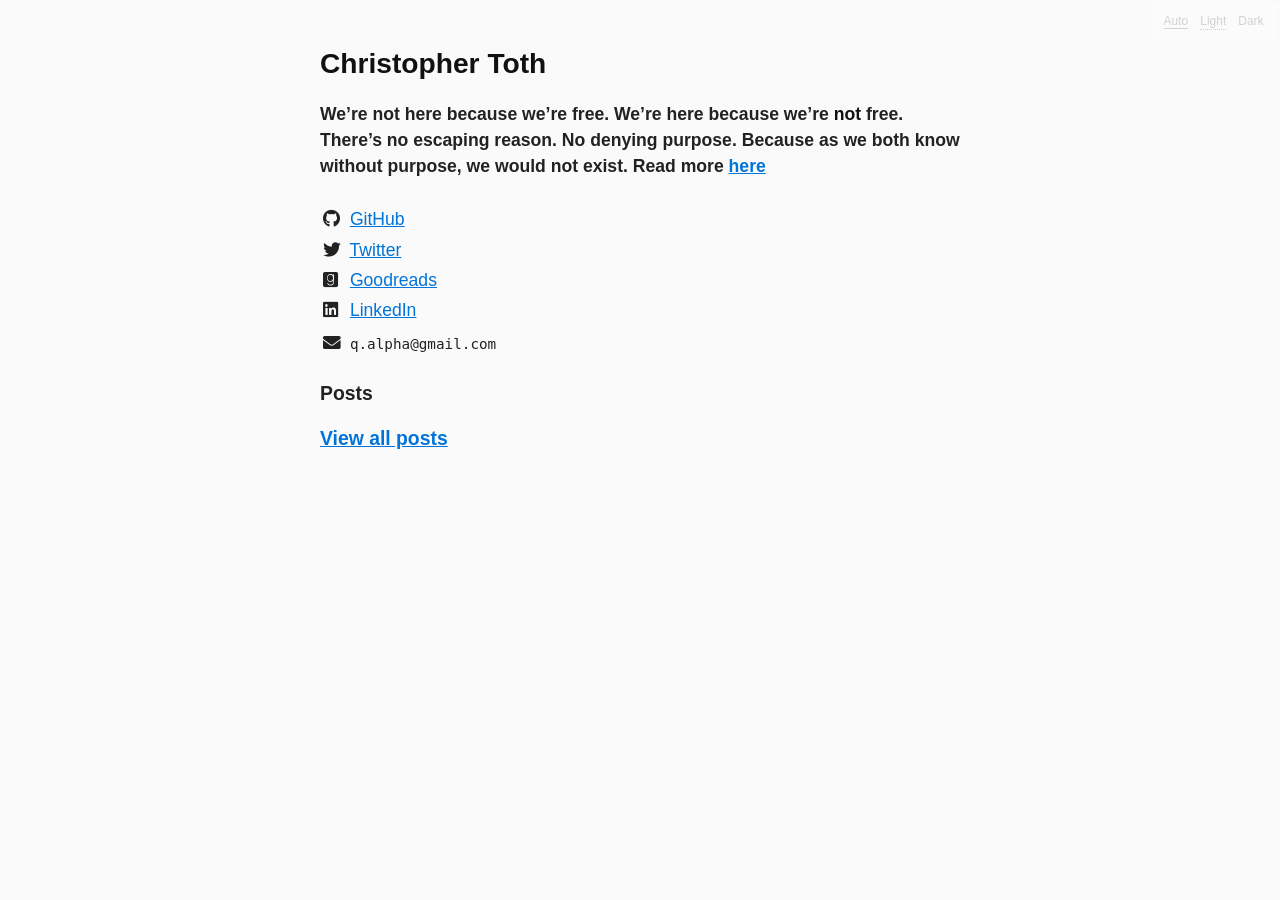
==== index.html @ f2bd257f "Generated commit" ====
<!DOCTYPE html>
<html>
<head>
	<meta name="generator" content="Hugo 0.83.1" />
    <meta charset="utf-8">
    <meta http-equiv="X-UA-Compatible" content="IE=edge">
    <meta name="viewport" content="width=device-width, initial-scale=1">
    
    <link rel="stylesheet" href="/css/style.css">
    <link rel="stylesheet" href="/css/fonts.css">
    
    <title>Christopher Toth</title>
    <link rel="icon" type="image/png" href="/assets/img/favicon.ico" />
    <link rel="stylesheet" href="https://use.fontawesome.com/releases/v5.8.2/css/all.css"
        integrity="sha384-oS3vJWv+0UjzBfQzYUhtDYW+Pj2yciDJxpsK1OYPAYjqT085Qq/1cq5FLXAZQ7Ay" crossorigin="anonymous">
    <script src="/js/dark.js" defer=""></script>

</head>


<body>

	<h1>Christopher Toth</h1>
	<h4>We&rsquo;re not here because we&rsquo;re free. We&rsquo;re here because we&rsquo;re <strong>not</strong> free. There&rsquo;s no escaping reason. No denying purpose. Because as we both know without purpose, we would not exist.<!-- raw HTML omitted --> Read more <a href="https://matrix.fandom.com/wiki/Agent_Smith">here</a></h4>

	<div></div>

	<table>
		
		
<tr>
    <td><i class="fab fa-github" aria-hidden="true"></i></td>
    <td>&nbsp;<a href="https://github.com/ctoth" target="_blank">GitHub</a></td>
</tr>


		
		
<tr>
    <td><i class="fab fa-twitter" aria-hidden="true"></i></td>
    <td>&nbsp;<a href="https://twitter.com/mongoose_q" target="_blank">Twitter</a></td>
</tr>


		
		
<tr>
    <td><i class="fab fa-goodreads" aria-hidden="true"></i></td>
    <td>&nbsp;<a href="https://www.goodreads.com/user/show/2310035-christopher-toth" target="_blank">Goodreads</a></td>
</tr>


		
		
<tr>
    <td><i class="fab fa-linkedin" aria-hidden="true"></i></td>
    <td>&nbsp;<a href="https://www.linkedin.com/in/christopher-toth-53b985184/" target="_blank">LinkedIn</a></td>
</tr>


		
		<tr>
			
		</tr>
		<tr>
			
			<td><i class="fas fa-envelope" aria-hidden="true"></i></td>
			<td>&nbsp;<code>q.alpha@gmail.com</code></td>
			
		</tr>
	</table>

	<h3>Posts</h3>

	<div>

		
		


		<h3><a href="posts/">View all posts</a></h3>
	</div>
	
</body>

</html>
---- css/style.css ----
body {
  font-family: -apple-system, BlinkMacSystemFont, "Segoe UI", Helvetica, Arial, sans-serif;
  line-height: 1.5em;
  font-size: 1.1em;
  color: #222;
  max-width: 40rem;
  padding: 2rem;
  margin: auto;
  background: #fafafa; 
  overscroll-behavior-y: none;
}

img {
  max-width: 100%; }

a {
  color: #0074D9; }

h1, h2, strong {
  color: #111; }

h1 {
  font-size: 1.6em; }

h2 {
  font-size: 1.2em; }

h3 {
  font-size: 1.1em; }

.muted {
  color: #aaa;
  text-decoration: none; }

.small {
  font-size: .8em; }

hr {
  border: 0px;
  border: 1px solid #eee; 
}
---- css/fonts.css ----
---
---

/* Monospace */
@font-face {
    font-family: 'Source Code Pro Light';
    src: url('../assets/fonts/SourceCodePro-Light.otf');
    font-weight: normal;
    font-style: normal;
}

/* Regular */
@font-face {
    font-family: 'Calendas Plus';
    src: url('../assets/fonts/calendas_plus-webfont.eot');
    src: url('../assets/fonts/calendas_plus-webfont.eot?#iefix') format('embedded-opentype'),
         url('../assets/fonts/calendas_plus-webfont.woff2') format('woff2'),
         url('../assets/fonts/calendas_plus-webfont.woff') format('woff'),
         url('../assets/fonts/calendas_plus-webfont.ttf') format('truetype'),
         url('../assets/fonts/calendas_plus-webfont.svg#calendas_plusregular') format('svg');
    font-weight: normal;
    font-style: normal;
}

/* Bold */
@font-face {
    font-family: 'Calendas Plus';
    src: url('../assets/fonts/calendas_plus_bold-webfont.eot');
    src: url('../assets/fonts/calendas_plus_bold-webfont.eot?#iefix') format('embedded-opentype'),
         url('../assets/fonts/calendas_plus_bold-webfont.woff2') format('woff2'),
         url('../assets/fonts/calendas_plus_bold-webfont.woff') format('woff'),
         url('../assets/fonts/calendas_plus_bold-webfont.ttf') format('truetype'),
         url('../assets/fonts/calendas_plus_bold-webfont.svg#calendas_plusbold') format('svg');
    font-weight: bold;
    font-style: normal;
}
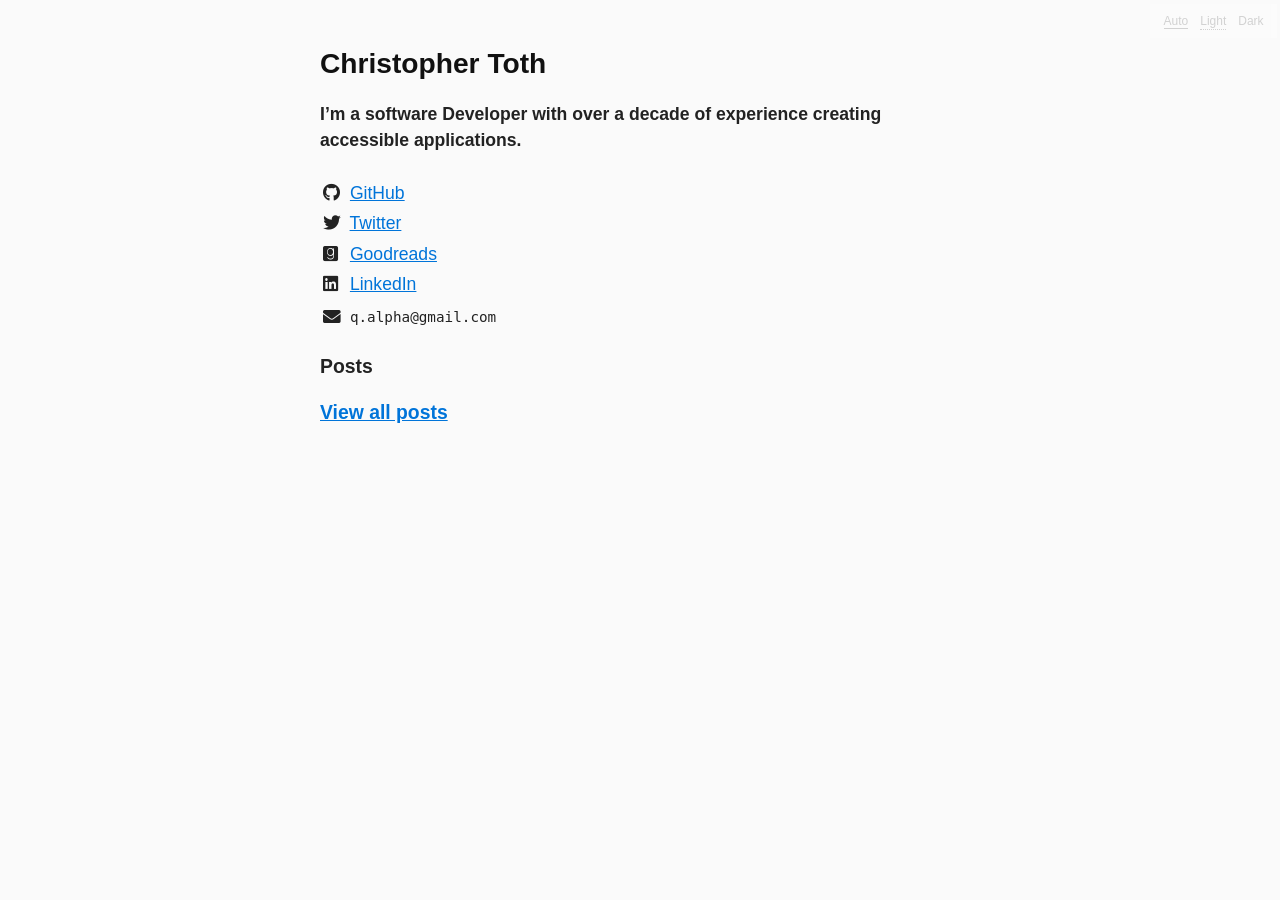
==== commit 583e11e2: "Site update" ====
--- a/index.html
+++ b/index.html
@@ -21,7 +21,7 @@
 <body>
 
 	<h1>Christopher Toth</h1>
-	<h4>We&rsquo;re not here because we&rsquo;re free. We&rsquo;re here because we&rsquo;re <strong>not</strong> free. There&rsquo;s no escaping reason. No denying purpose. Because as we both know without purpose, we would not exist.<!-- raw HTML omitted --> Read more <a href="https://matrix.fandom.com/wiki/Agent_Smith">here</a></h4>
+	<h4>I&rsquo;m a software Developer with over a decade of experience creating accessible applications.</h4>
 
 	<div></div>
 
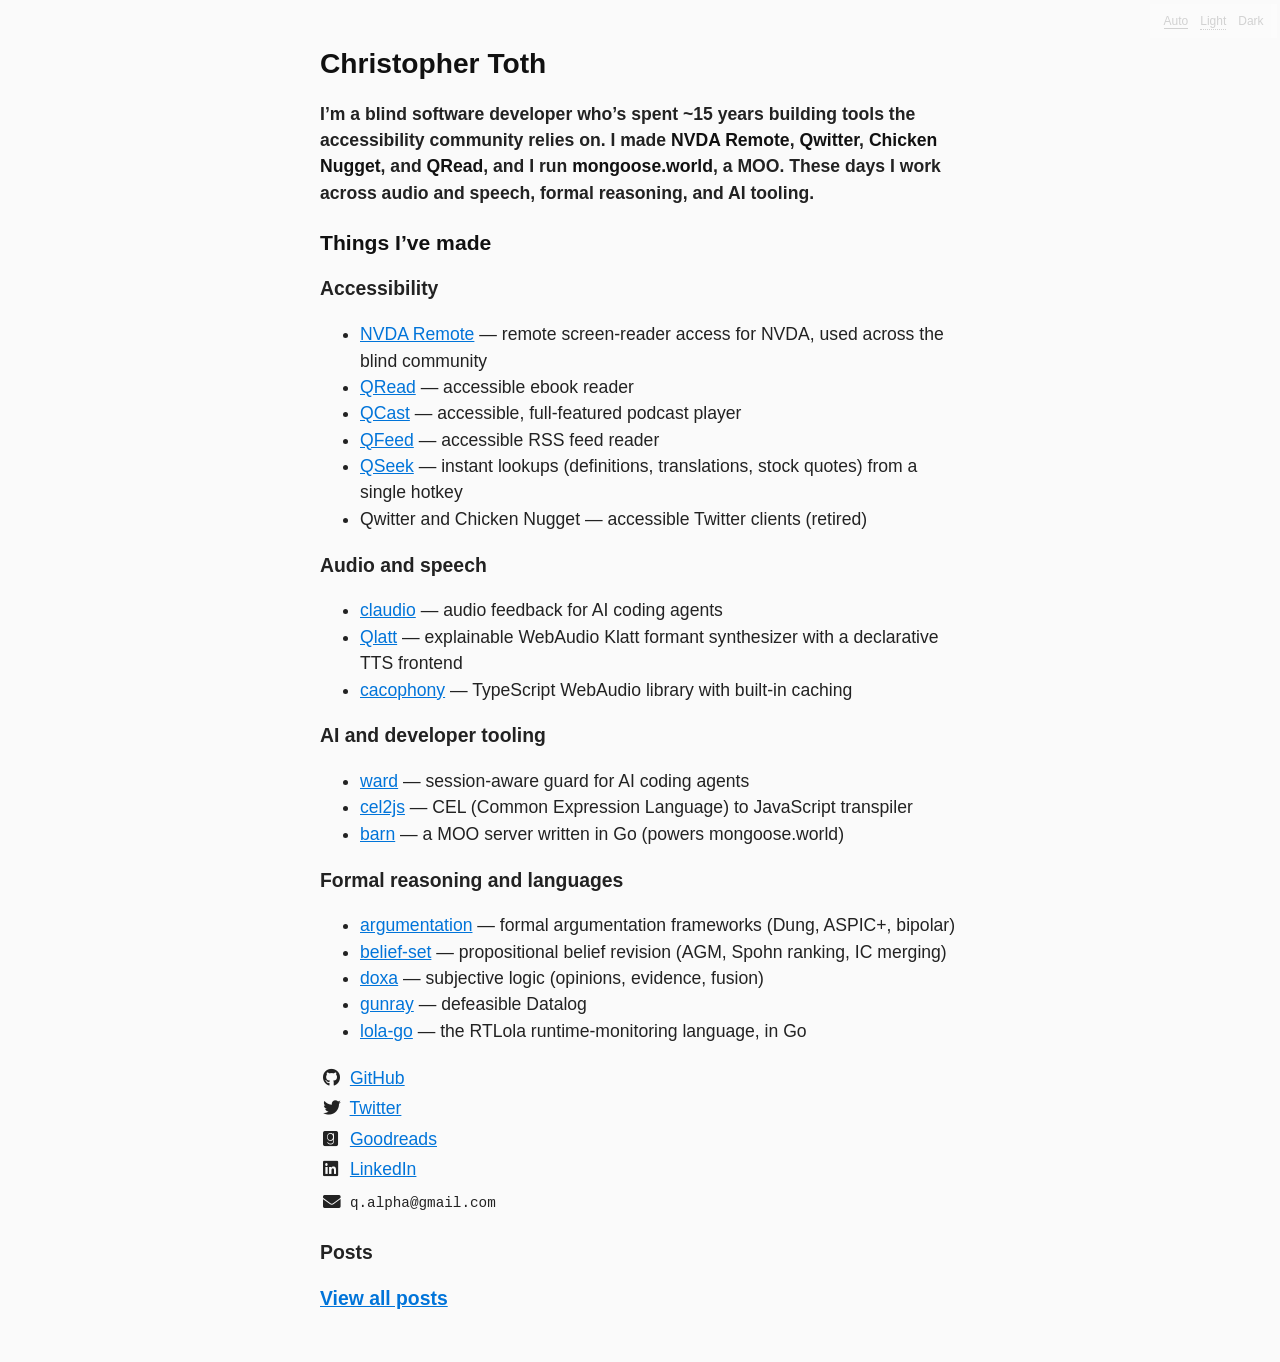
==== commit 510a2c83: "Deploy: identity-led bio + curated projects; custom domain christoth.dev Co-Authored-By: Claude Opus" ====
--- a/index.html
+++ b/index.html
@@ -1,7 +1,7 @@
 <!DOCTYPE html>
 <html>
 <head>
-	<meta name="generator" content="Hugo 0.83.1" />
+	<meta name="generator" content="Hugo 0.156.0">
     <meta charset="utf-8">
     <meta http-equiv="X-UA-Compatible" content="IE=edge">
     <meta name="viewport" content="width=device-width, initial-scale=1">
@@ -21,9 +21,39 @@
 <body>
 
 	<h1>Christopher Toth</h1>
-	<h4>I&rsquo;m a software Developer with over a decade of experience creating accessible applications.</h4>
+	<h4>I&rsquo;m a blind software developer who&rsquo;s spent ~15 years building tools the accessibility community relies on. I made <strong>NVDA Remote</strong>, <strong>Qwitter</strong>, <strong>Chicken Nugget</strong>, and <strong>QRead</strong>, and I run <strong>mongoose.world</strong>, a MOO. These days I work across audio and speech, formal reasoning, and AI tooling.</h4>
 
-	<div></div>
+	<div><h2 id="things-ive-made">Things I&rsquo;ve made</h2>
+<h3 id="accessibility">Accessibility</h3>
+<ul>
+<li><a href="https://nvdaremote.com">NVDA Remote</a> — remote screen-reader access for NVDA, used across the blind community</li>
+<li><a href="https://getaccessibleapps.com/qread">QRead</a> — accessible ebook reader</li>
+<li><a href="https://getaccessibleapps.com/qcast">QCast</a> — accessible, full-featured podcast player</li>
+<li><a href="https://getaccessibleapps.com/qfeed">QFeed</a> — accessible RSS feed reader</li>
+<li><a href="https://getaccessibleapps.com/qseek">QSeek</a> — instant lookups (definitions, translations, stock quotes) from a single hotkey</li>
+<li>Qwitter and Chicken Nugget — accessible Twitter clients (retired)</li>
+</ul>
+<h3 id="audio-and-speech">Audio and speech</h3>
+<ul>
+<li><a href="https://claudio.click">claudio</a> — audio feedback for AI coding agents</li>
+<li><a href="https://github.com/ctoth/Qlatt">Qlatt</a> — explainable WebAudio Klatt formant synthesizer with a declarative TTS frontend</li>
+<li><a href="https://github.com/ctoth/cacophony">cacophony</a> — TypeScript WebAudio library with built-in caching</li>
+</ul>
+<h3 id="ai-and-developer-tooling">AI and developer tooling</h3>
+<ul>
+<li><a href="https://github.com/ctoth/ward">ward</a> — session-aware guard for AI coding agents</li>
+<li><a href="https://github.com/ctoth/cel2js">cel2js</a> — CEL (Common Expression Language) to JavaScript transpiler</li>
+<li><a href="https://github.com/MongooseMoo/barn">barn</a> — a MOO server written in Go (powers mongoose.world)</li>
+</ul>
+<h3 id="formal-reasoning-and-languages">Formal reasoning and languages</h3>
+<ul>
+<li><a href="https://github.com/ctoth/argumentation">argumentation</a> — formal argumentation frameworks (Dung, ASPIC+, bipolar)</li>
+<li><a href="https://github.com/ctoth/belief-set">belief-set</a> — propositional belief revision (AGM, Spohn ranking, IC merging)</li>
+<li><a href="https://github.com/ctoth/doxa">doxa</a> — subjective logic (opinions, evidence, fusion)</li>
+<li><a href="https://github.com/ctoth/gunray">gunray</a> — defeasible Datalog</li>
+<li><a href="https://github.com/ctoth/lola-go">lola-go</a> — the RTLola runtime-monitoring language, in Go</li>
+</ul>
+</div>
 
 	<table>
 		
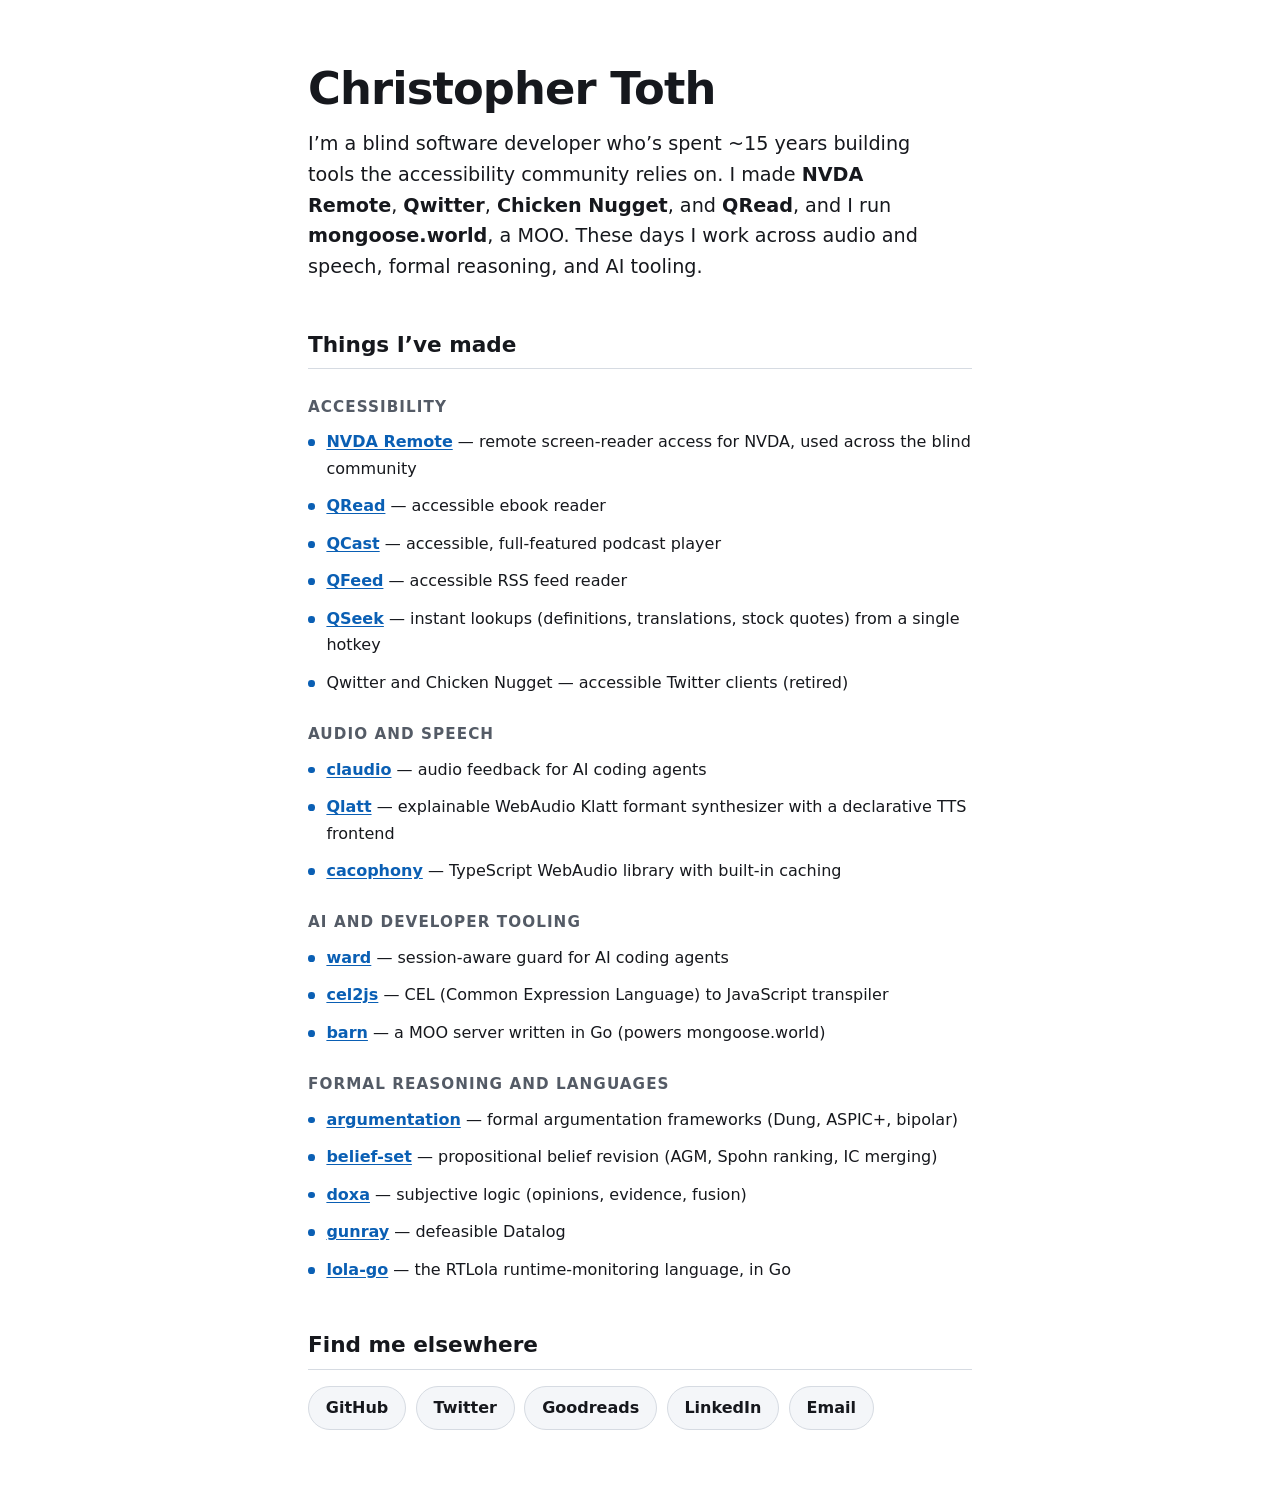
==== commit 120a58a7: "Deploy: accessibility + design overhaul Co-Authored-By: Claude Opus 4.8 (1M context) <noreply@anthro" ====
--- a/index.html
+++ b/index.html
@@ -1,29 +1,35 @@
 <!DOCTYPE html>
-<html>
+<html lang="en">
 <head>
 	<meta name="generator" content="Hugo 0.156.0">
     <meta charset="utf-8">
-    <meta http-equiv="X-UA-Compatible" content="IE=edge">
     <meta name="viewport" content="width=device-width, initial-scale=1">
-    
-    <link rel="stylesheet" href="/css/style.css">
-    <link rel="stylesheet" href="/css/fonts.css">
-    
     <title>Christopher Toth</title>
-    <link rel="icon" type="image/png" href="/assets/img/favicon.ico" />
-    <link rel="stylesheet" href="https://use.fontawesome.com/releases/v5.8.2/css/all.css"
-        integrity="sha384-oS3vJWv+0UjzBfQzYUhtDYW+Pj2yciDJxpsK1OYPAYjqT085Qq/1cq5FLXAZQ7Ay" crossorigin="anonymous">
-    <script src="/js/dark.js" defer=""></script>
-
+    <meta name="description" content="Christopher Toth — blind software developer. Maker of NVDA Remote, Qwitter, Chicken Nugget and QRead; runs the mongoose.world MOO.">
+    <meta name="color-scheme" content="light dark">
+    <meta name="theme-color" content="#0a5fb4" media="(prefers-color-scheme: light)">
+    <meta name="theme-color" content="#0d1117" media="(prefers-color-scheme: dark)">
+    <meta property="og:title" content="Christopher Toth">
+    <meta property="og:type" content="website">
+    <meta property="og:url" content="https://christoth.dev/">
+    <meta property="og:description" content="Blind software developer. Maker of NVDA Remote, Qwitter, Chicken Nugget and QRead.">
+    <link rel="canonical" href="https://christoth.dev/">
+    <link rel="icon" href="/favicon.svg" type="image/svg+xml">
+    <link rel="stylesheet" href="/css/main.css">
 </head>
 
 
 <body>
+    <a class="skip-link" href="#main">Skip to content</a>
 
-	<h1>Christopher Toth</h1>
-	<h4>I&rsquo;m a blind software developer who&rsquo;s spent ~15 years building tools the accessibility community relies on. I made <strong>NVDA Remote</strong>, <strong>Qwitter</strong>, <strong>Chicken Nugget</strong>, and <strong>QRead</strong>, and I run <strong>mongoose.world</strong>, a MOO. These days I work across audio and speech, formal reasoning, and AI tooling.</h4>
+    <main id="main" class="page">
+        <header class="intro">
+            <h1>Christopher Toth</h1>
+            <p class="bio">I&rsquo;m a blind software developer who&rsquo;s spent ~15 years building tools the accessibility community relies on. I made <strong>NVDA Remote</strong>, <strong>Qwitter</strong>, <strong>Chicken Nugget</strong>, and <strong>QRead</strong>, and I run <strong>mongoose.world</strong>, a MOO. These days I work across audio and speech, formal reasoning, and AI tooling.</p>
+        </header>
 
-	<div><h2 id="things-ive-made">Things I&rsquo;ve made</h2>
+        <div class="projects">
+            <h2 id="things-ive-made">Things I&rsquo;ve made</h2>
 <h3 id="accessibility">Accessibility</h3>
 <ul>
 <li><a href="https://nvdaremote.com">NVDA Remote</a> — remote screen-reader access for NVDA, used across the blind community</li>
@@ -53,64 +59,35 @@
 <li><a href="https://github.com/ctoth/gunray">gunray</a> — defeasible Datalog</li>
 <li><a href="https://github.com/ctoth/lola-go">lola-go</a> — the RTLola runtime-monitoring language, in Go</li>
 </ul>
-</div>
 
-	<table>
-		
-		
-<tr>
-    <td><i class="fab fa-github" aria-hidden="true"></i></td>
-    <td>&nbsp;<a href="https://github.com/ctoth" target="_blank">GitHub</a></td>
-</tr>
+        </div>
 
-
-		
-		
-<tr>
-    <td><i class="fab fa-twitter" aria-hidden="true"></i></td>
-    <td>&nbsp;<a href="https://twitter.com/mongoose_q" target="_blank">Twitter</a></td>
-</tr>
-
-
-		
-		
-<tr>
-    <td><i class="fab fa-goodreads" aria-hidden="true"></i></td>
-    <td>&nbsp;<a href="https://www.goodreads.com/user/show/2310035-christopher-toth" target="_blank">Goodreads</a></td>
-</tr>
-
-
-		
-		
-<tr>
-    <td><i class="fab fa-linkedin" aria-hidden="true"></i></td>
-    <td>&nbsp;<a href="https://www.linkedin.com/in/christopher-toth-53b985184/" target="_blank">LinkedIn</a></td>
-</tr>
-
-
-		
-		<tr>
-			
-		</tr>
-		<tr>
-			
-			<td><i class="fas fa-envelope" aria-hidden="true"></i></td>
-			<td>&nbsp;<code>q.alpha@gmail.com</code></td>
-			
-		</tr>
-	</table>
-
-	<h3>Posts</h3>
-
-	<div>
-
-		
-		
-
-
-		<h3><a href="posts/">View all posts</a></h3>
-	</div>
-	
+        <section class="elsewhere" aria-labelledby="elsewhere-heading">
+            <h2 id="elsewhere-heading">Find me elsewhere</h2>
+            <ul class="links">
+                
+                
+                <li><a href="https://github.com/ctoth">GitHub</a></li>
+                
+                
+                
+                <li><a href="https://twitter.com/mongoose_q">Twitter</a></li>
+                
+                
+                
+                <li><a href="https://www.goodreads.com/user/show/2310035-christopher-toth">Goodreads</a></li>
+                
+                
+                
+                <li><a href="https://www.linkedin.com/in/christopher-toth-53b985184/">LinkedIn</a></li>
+                
+                
+                
+                <li><a href="mailto:q.alpha@gmail.com">Email</a></li>
+                
+            </ul>
+        </section>
+    </main>
 </body>
 
 </html>
--- a/css/main.css
+++ b/css/main.css
@@ -0,0 +1,151 @@
+/* christoth.dev — accessible, responsive, dark-mode-aware. No JS, no web fonts. */
+
+:root {
+    color-scheme: light dark;
+    --bg: #ffffff;
+    --surface: #f4f6f9;
+    --text: #16181d;
+    --muted: #545b66;
+    --accent: #0a5fb4;
+    --on-accent: #ffffff;
+    --border: #d6dbe2;
+    --focus: #0a5fb4;
+}
+
+@media (prefers-color-scheme: dark) {
+    :root {
+        --bg: #0d1117;
+        --surface: #161b22;
+        --text: #e6edf3;
+        --muted: #9aa4b2;
+        --accent: #6cb6ff;
+        --on-accent: #07223c;
+        --border: #2a313c;
+        --focus: #6cb6ff;
+    }
+}
+
+* { box-sizing: border-box; }
+
+html { -webkit-text-size-adjust: 100%; }
+
+body {
+    margin: 0;
+    background: var(--bg);
+    color: var(--text);
+    font: 1rem/1.65 system-ui, -apple-system, "Segoe UI", Roboto, Helvetica, Arial, sans-serif;
+    -webkit-font-smoothing: antialiased;
+}
+
+.page {
+    max-width: 44rem;
+    margin: 0 auto;
+    padding: clamp(2rem, 5vw, 4rem) 1.25rem 4rem;
+}
+
+/* Skip link: hidden until focused */
+.skip-link {
+    position: absolute;
+    left: -9999px;
+    top: 0;
+    background: var(--accent);
+    color: var(--on-accent);
+    padding: .7rem 1rem;
+    border-radius: 0 0 .4rem 0;
+    z-index: 10;
+    text-decoration: none;
+    font-weight: 600;
+}
+.skip-link:focus { left: 0; }
+
+h1 {
+    font-size: clamp(2rem, 6vw, 2.8rem);
+    line-height: 1.1;
+    letter-spacing: -0.02em;
+    margin: 0 0 1rem;
+}
+
+h2 {
+    font-size: 1.35rem;
+    margin: 2.75rem 0 1rem;
+    padding-bottom: .35rem;
+    border-bottom: 1px solid var(--border);
+}
+
+h3 {
+    font-size: .95rem;
+    text-transform: uppercase;
+    letter-spacing: .07em;
+    color: var(--muted);
+    margin: 1.6rem 0 .6rem;
+}
+
+.bio {
+    font-size: 1.2rem;
+    line-height: 1.6;
+    margin: 0;
+    max-width: 40rem;
+}
+.bio strong { font-weight: 700; }
+
+/* Text links: underlined (never colour-only) */
+a {
+    color: var(--accent);
+    text-decoration: underline;
+    text-underline-offset: 2px;
+}
+a:hover { text-decoration-thickness: 2px; }
+
+/* Project lists */
+.projects ul { list-style: none; margin: 0; padding: 0; }
+.projects li {
+    margin: 0 0 .7rem;
+    padding-left: 1.15rem;
+    position: relative;
+}
+.projects li::before {
+    content: "";
+    position: absolute;
+    left: 0;
+    top: .62em;
+    width: .42rem;
+    height: .42rem;
+    border-radius: 50%;
+    background: var(--accent);
+}
+.projects li a { font-weight: 650; }
+
+/* "Find me elsewhere" — pill links, >=44px tap targets */
+.links {
+    list-style: none;
+    margin: 1rem 0 0;
+    padding: 0;
+    display: flex;
+    flex-wrap: wrap;
+    gap: .6rem;
+}
+.links a {
+    display: inline-flex;
+    align-items: center;
+    min-height: 44px;
+    padding: .5rem 1.05rem;
+    border: 1px solid var(--border);
+    border-radius: 999px;
+    background: var(--surface);
+    color: var(--text);
+    text-decoration: none;
+    font-weight: 600;
+}
+.links a:hover { border-color: var(--accent); color: var(--accent); }
+
+/* Strong, visible keyboard focus everywhere */
+a:focus-visible,
+.skip-link:focus {
+    outline: 3px solid var(--focus);
+    outline-offset: 2px;
+    border-radius: 3px;
+}
+
+@media (prefers-reduced-motion: reduce) {
+    * { transition: none !important; animation: none !important; scroll-behavior: auto !important; }
+}
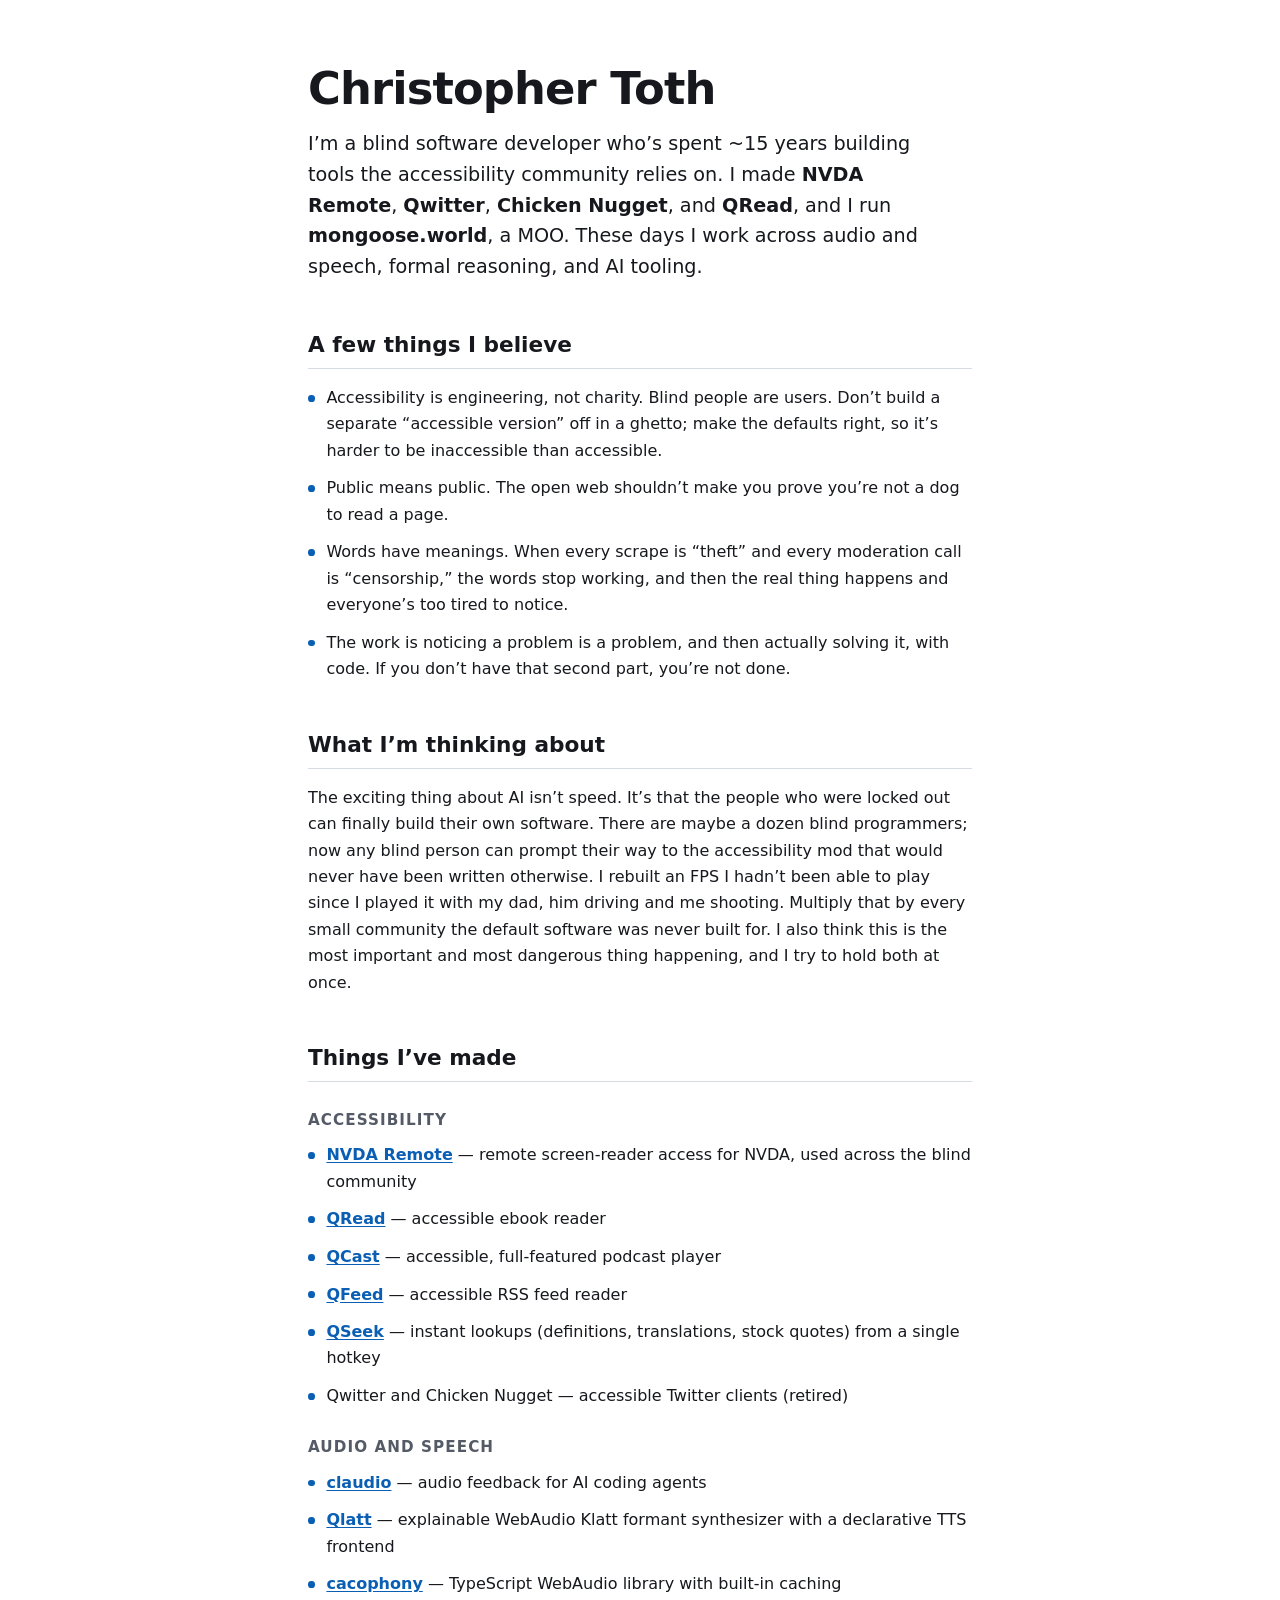
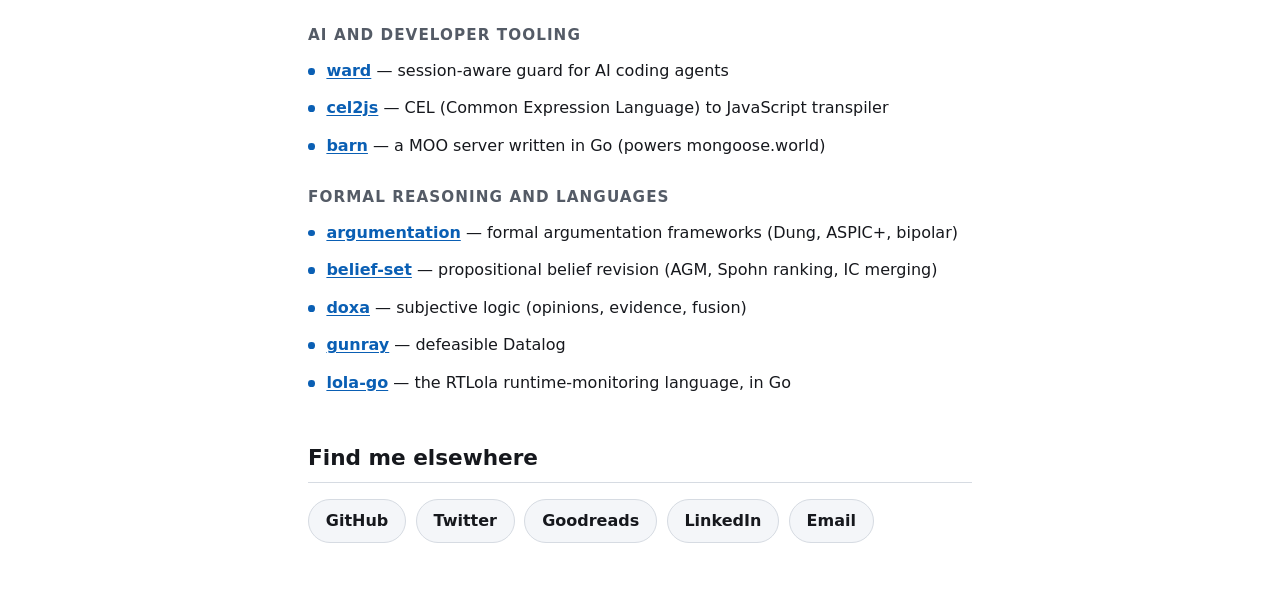
==== commit 279c6e03: "Deploy: personal content sections (beliefs + thinking) Co-Authored-By: Claude Opus 4.8 (1M context) " ====
--- a/index.html
+++ b/index.html
@@ -29,7 +29,16 @@
         </header>
 
         <div class="projects">
-            <h2 id="things-ive-made">Things I&rsquo;ve made</h2>
+            <h2 id="a-few-things-i-believe">A few things I believe</h2>
+<ul>
+<li>Accessibility is engineering, not charity. Blind people are users. Don&rsquo;t build a separate &ldquo;accessible version&rdquo; off in a ghetto; make the defaults right, so it&rsquo;s harder to be inaccessible than accessible.</li>
+<li>Public means public. The open web shouldn&rsquo;t make you prove you&rsquo;re not a dog to read a page.</li>
+<li>Words have meanings. When every scrape is &ldquo;theft&rdquo; and every moderation call is &ldquo;censorship,&rdquo; the words stop working, and then the real thing happens and everyone&rsquo;s too tired to notice.</li>
+<li>The work is noticing a problem is a problem, and then actually solving it, with code. If you don&rsquo;t have that second part, you&rsquo;re not done.</li>
+</ul>
+<h2 id="what-im-thinking-about">What I&rsquo;m thinking about</h2>
+<p>The exciting thing about AI isn&rsquo;t speed. It&rsquo;s that the people who were locked out can finally build their own software. There are maybe a dozen blind programmers; now any blind person can prompt their way to the accessibility mod that would never have been written otherwise. I rebuilt an FPS I hadn&rsquo;t been able to play since I played it with my dad, him driving and me shooting. Multiply that by every small community the default software was never built for. I also think this is the most important and most dangerous thing happening, and I try to hold both at once.</p>
+<h2 id="things-ive-made">Things I&rsquo;ve made</h2>
 <h3 id="accessibility">Accessibility</h3>
 <ul>
 <li><a href="https://nvdaremote.com">NVDA Remote</a> — remote screen-reader access for NVDA, used across the blind community</li>
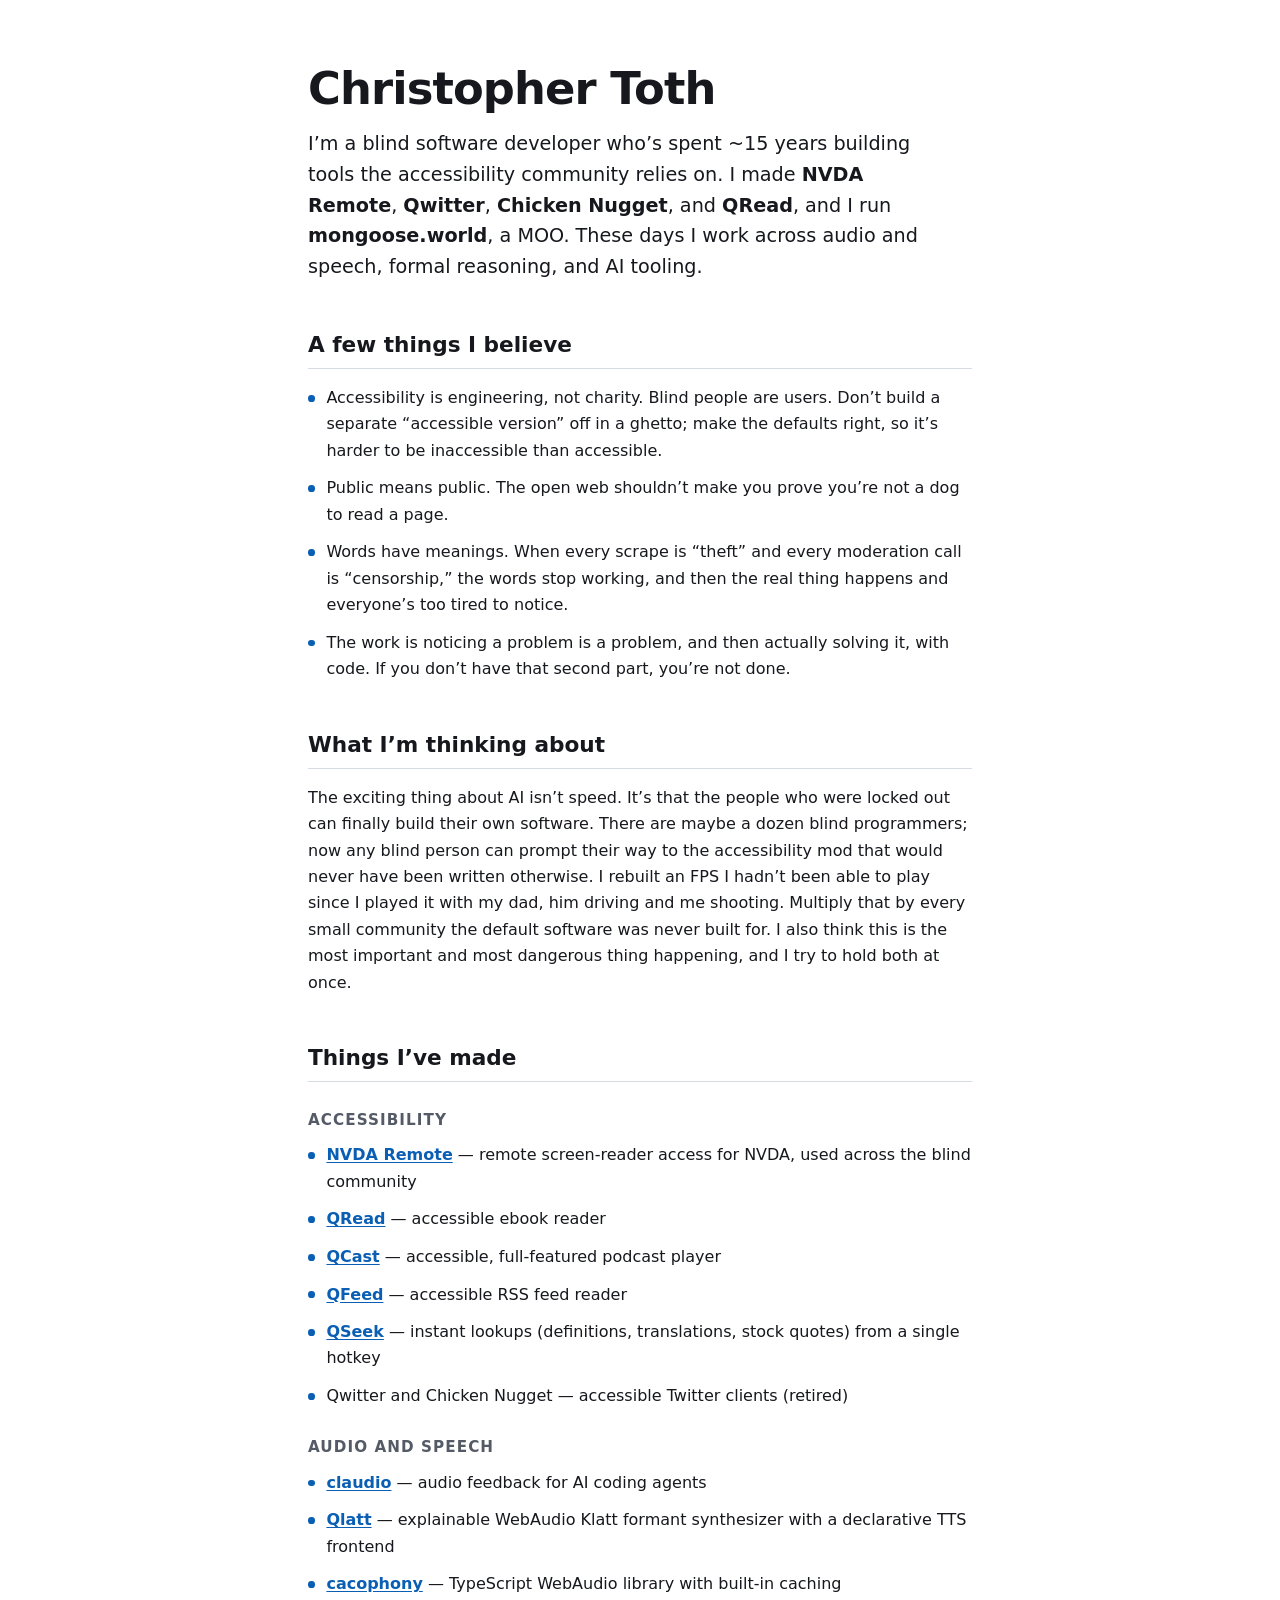
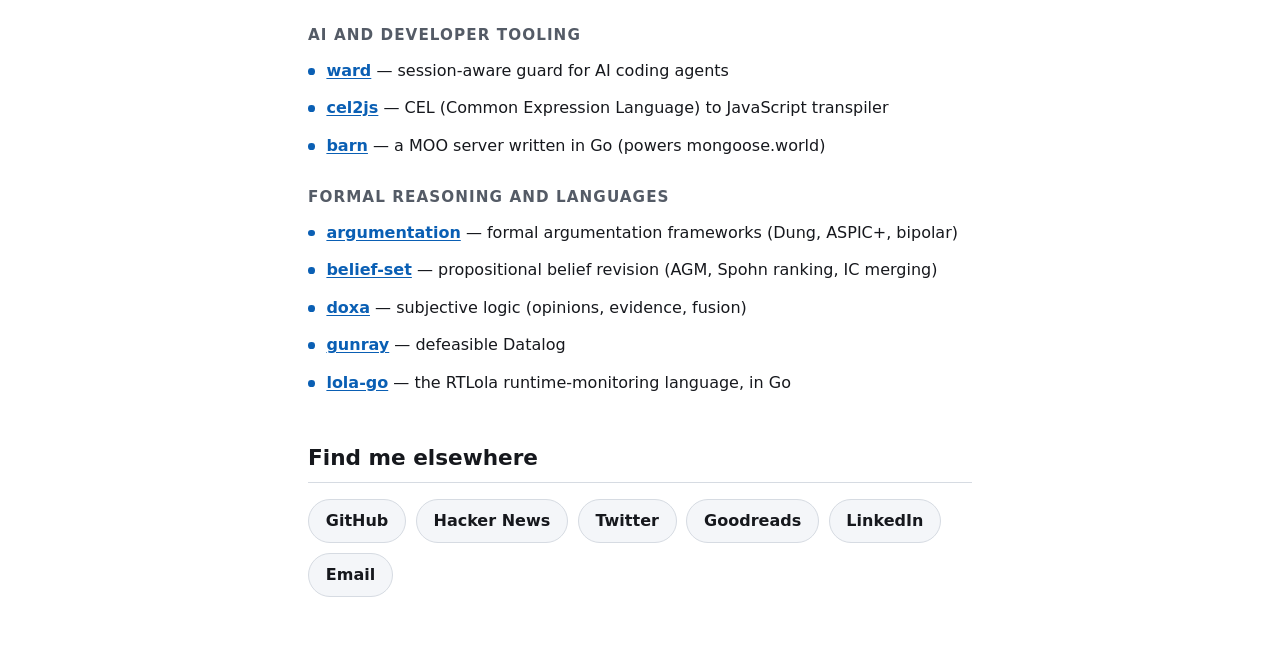
==== commit 899a5c84: "Deploy: add Hacker News profile link Co-Authored-By: Claude Opus 4.8 (1M context) <noreply@anthropic" ====
--- a/index.html
+++ b/index.html
@@ -80,6 +80,10 @@
                 
                 
                 
+                <li><a href="https://news.ycombinator.com/user?id=ctoth">Hacker News</a></li>
+                
+                
+                
                 <li><a href="https://twitter.com/mongoose_q">Twitter</a></li>
                 
                 
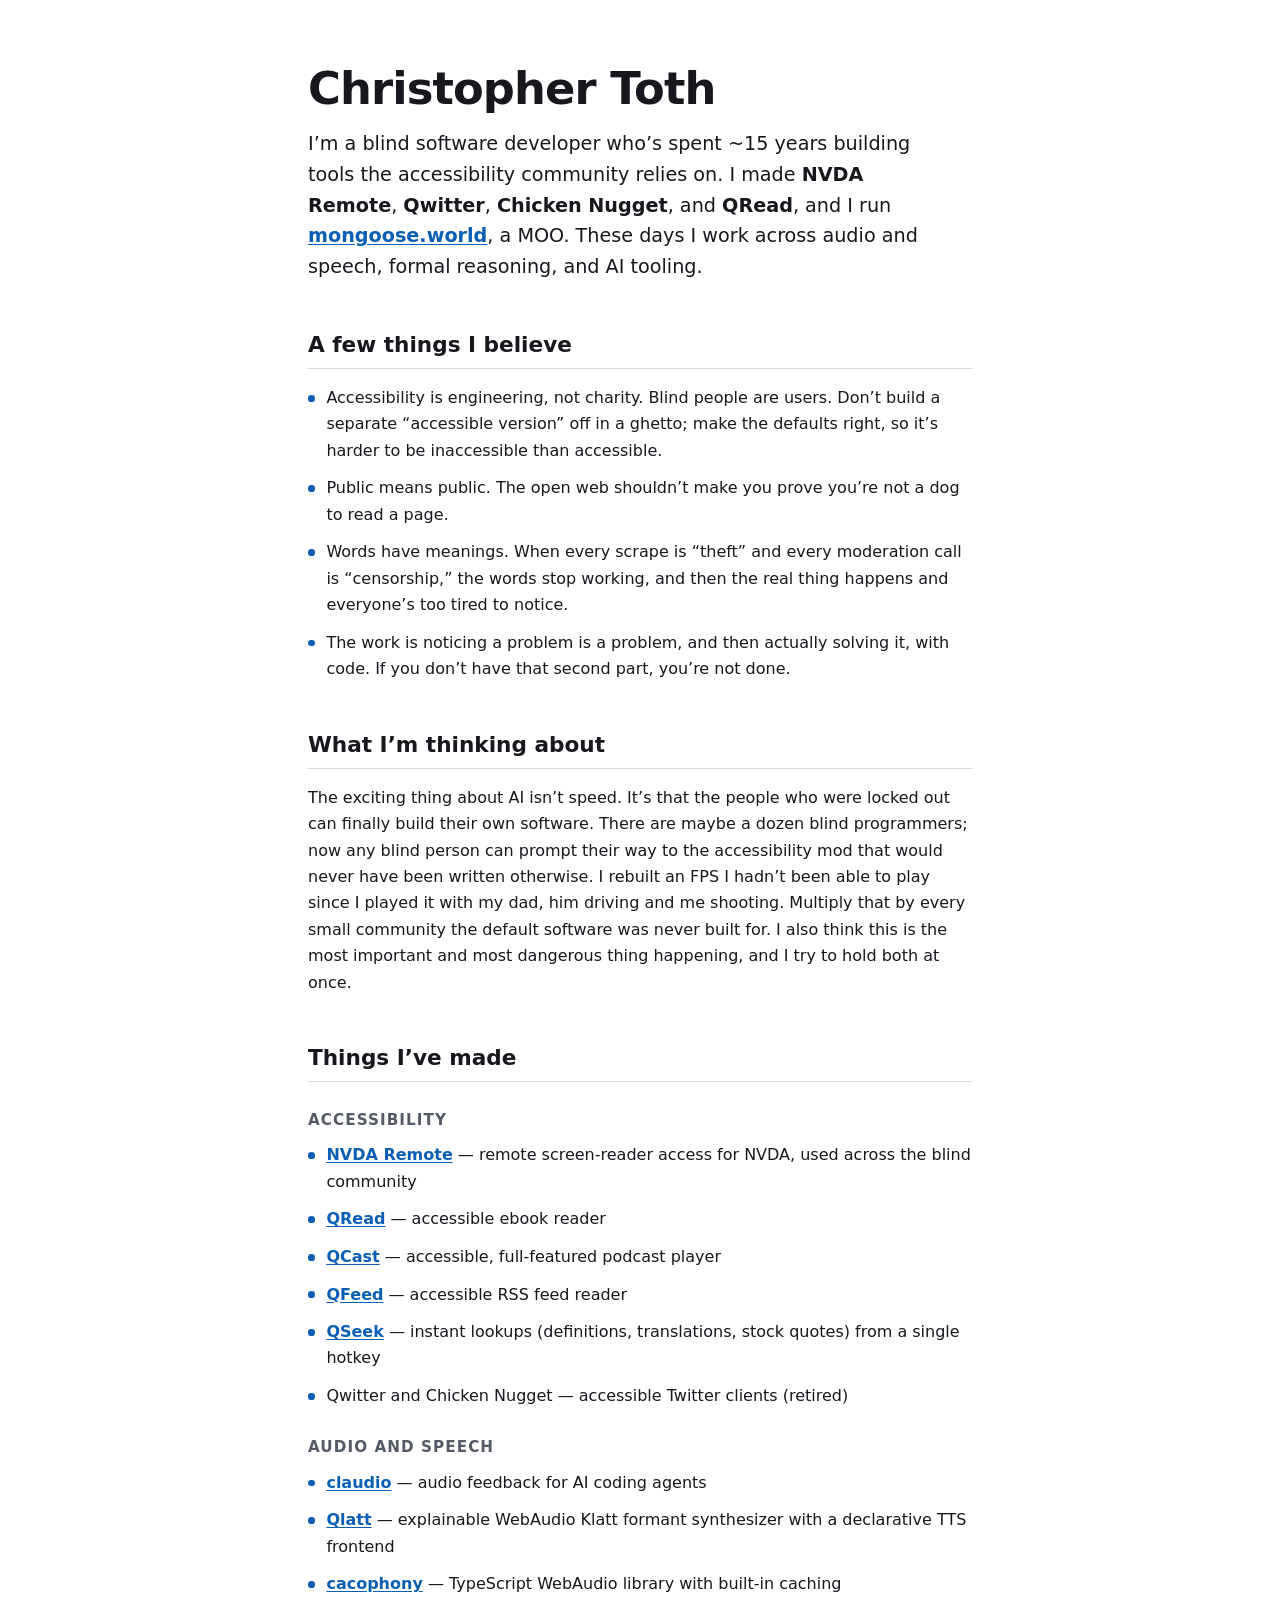
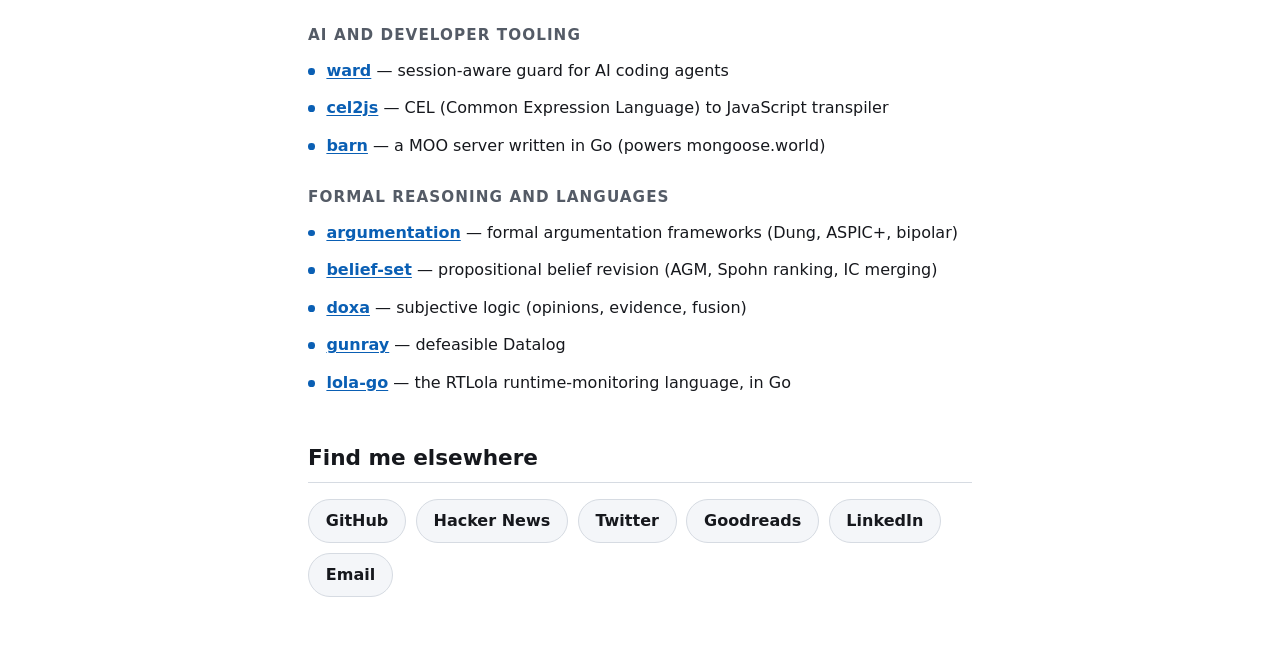
==== commit a1c1a0fa: "Deploy: link mongoose.world in bio Co-Authored-By: Claude Opus 4.8 (1M context) <noreply@anthropic.c" ====
--- a/index.html
+++ b/index.html
@@ -25,7 +25,7 @@
     <main id="main" class="page">
         <header class="intro">
             <h1>Christopher Toth</h1>
-            <p class="bio">I&rsquo;m a blind software developer who&rsquo;s spent ~15 years building tools the accessibility community relies on. I made <strong>NVDA Remote</strong>, <strong>Qwitter</strong>, <strong>Chicken Nugget</strong>, and <strong>QRead</strong>, and I run <strong>mongoose.world</strong>, a MOO. These days I work across audio and speech, formal reasoning, and AI tooling.</p>
+            <p class="bio">I&rsquo;m a blind software developer who&rsquo;s spent ~15 years building tools the accessibility community relies on. I made <strong>NVDA Remote</strong>, <strong>Qwitter</strong>, <strong>Chicken Nugget</strong>, and <strong>QRead</strong>, and I run <a href="https://mongoose.world"><strong>mongoose.world</strong></a>, a MOO. These days I work across audio and speech, formal reasoning, and AI tooling.</p>
         </header>
 
         <div class="projects">
